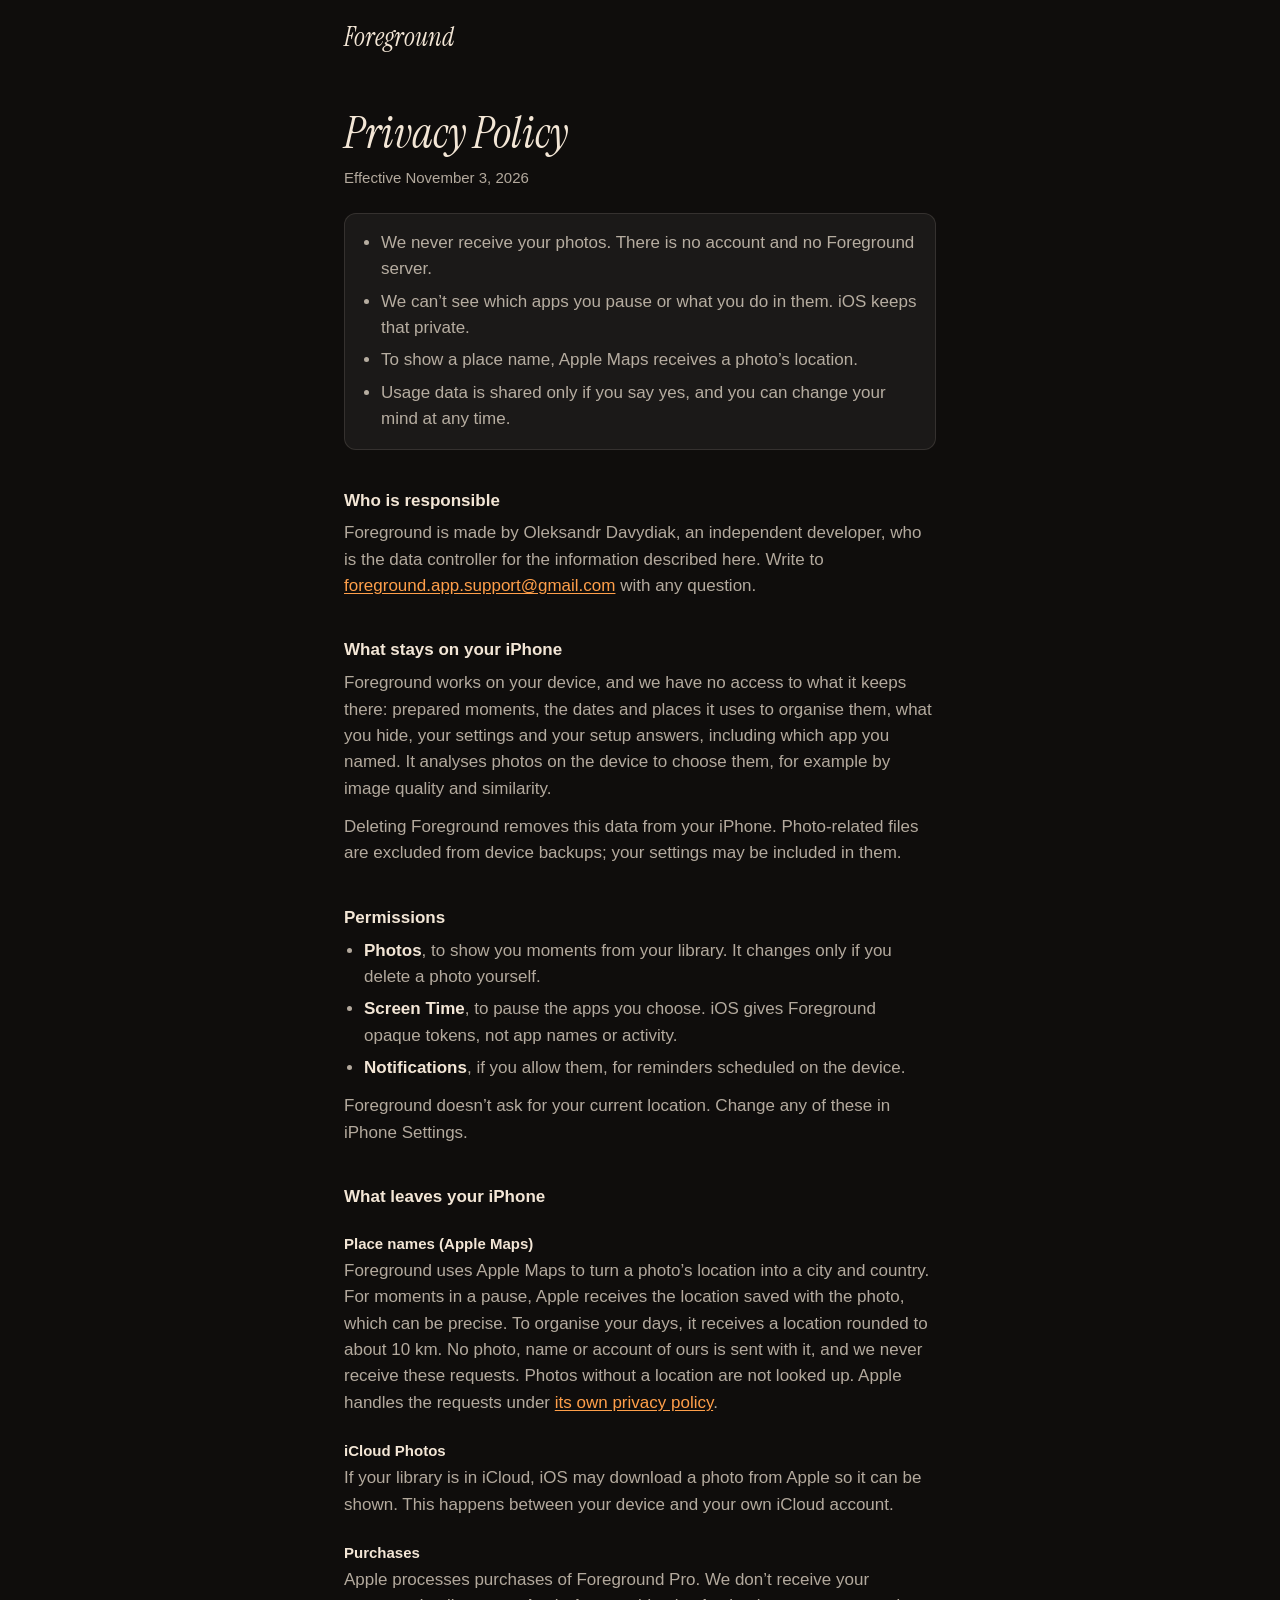
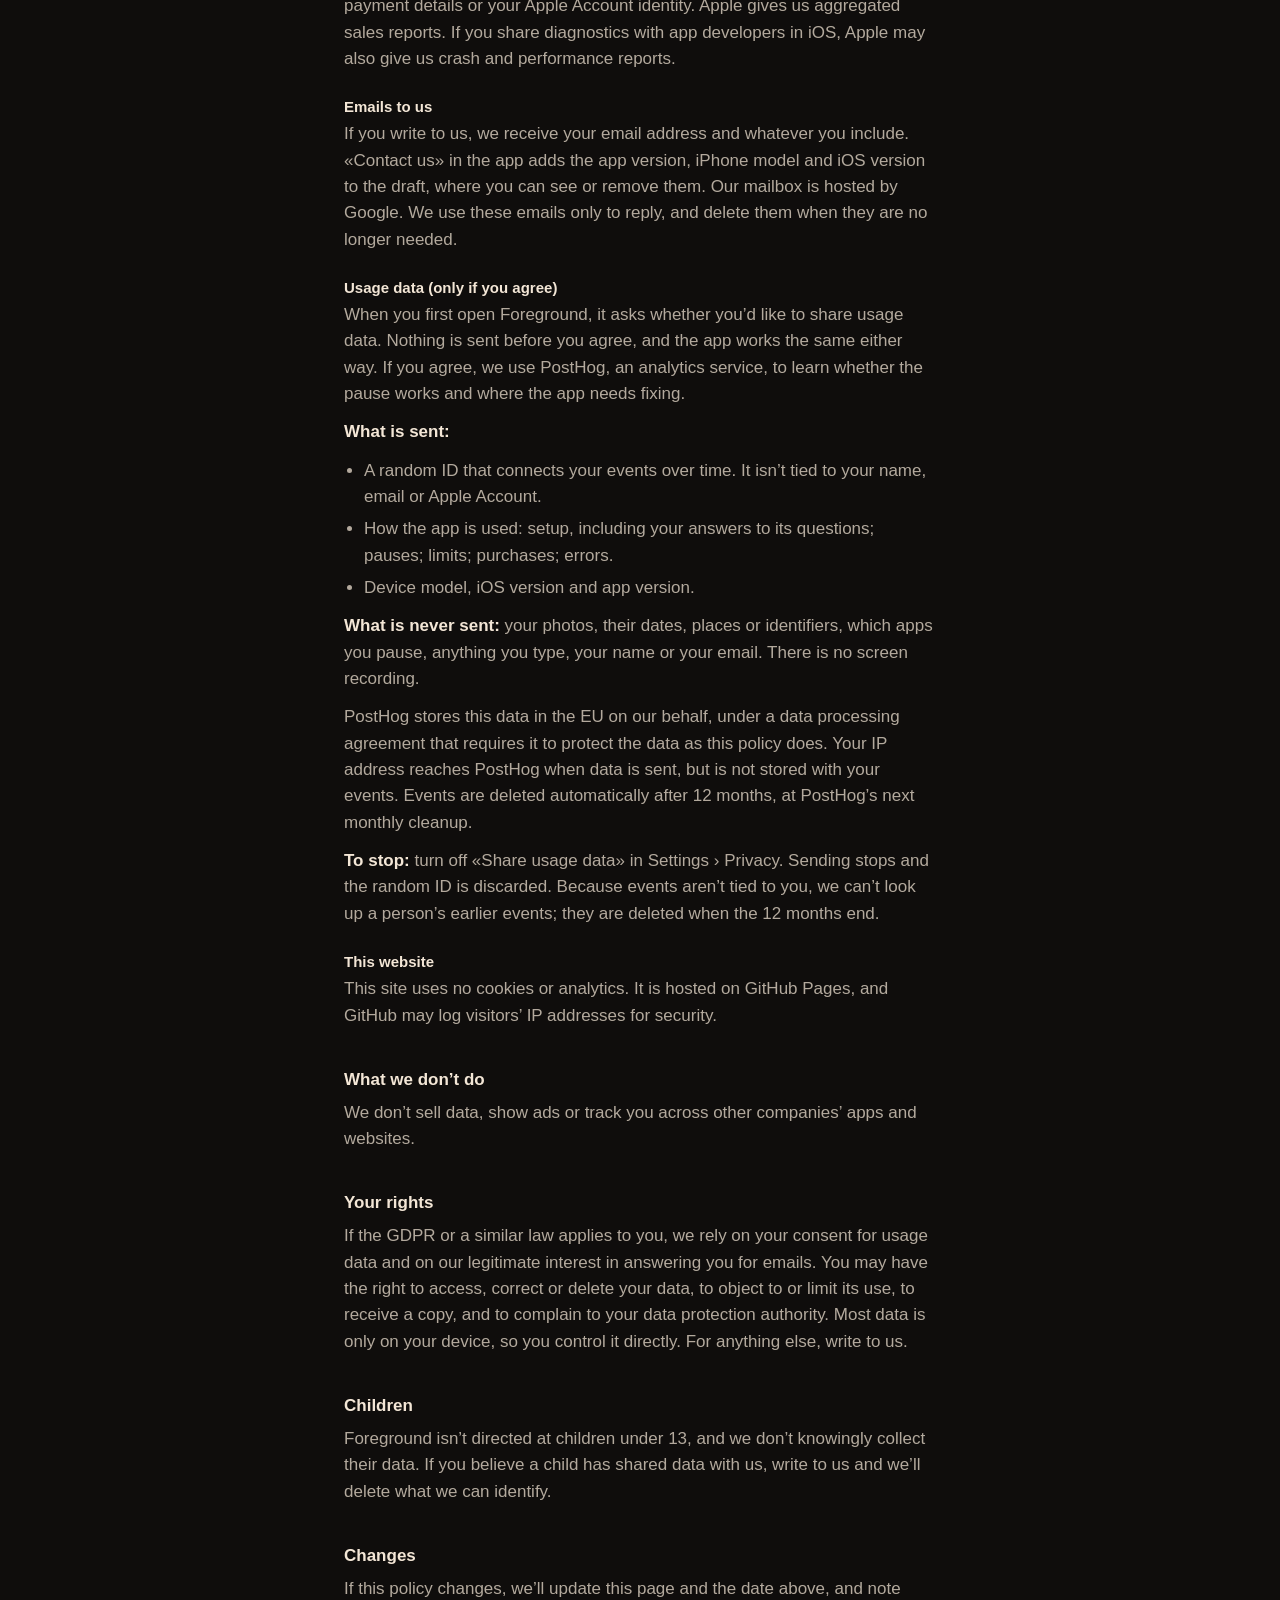
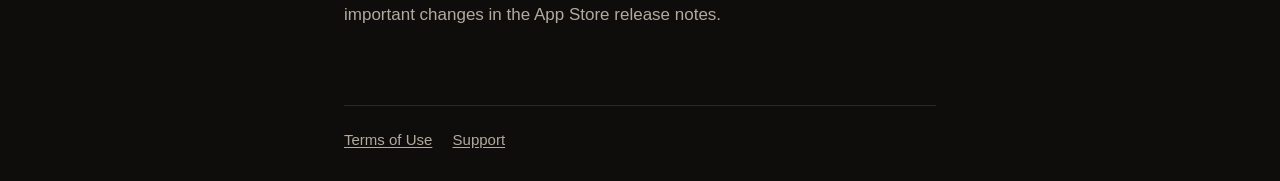
==== privacy/index.html @ 3afa3c02 "Publish privacy policy, terms of use and support pages Co-Authored-By: Claude Opus 5.5 <noreply@anth" ====
<!doctype html>
<html lang="en">
<head>
  <meta charset="utf-8">
  <meta name="viewport" content="width=device-width, initial-scale=1">
  <title>Privacy Policy · Foreground</title>
  <meta name="description" content="What Foreground keeps on your iPhone, and the little that leaves it.">
  <meta name="theme-color" content="#0f0d0c">
  <link rel="icon" href="../icon.png">
  <link rel="apple-touch-icon" href="../icon.png">
  <link rel="stylesheet" href="../styles.css">
</head>
<body>
  <div class="page">
    <header><a class="wordmark" href="../">Foreground</a></header>
    <main>
      <h1>Privacy Policy</h1>
      <p class="updated">Effective November 3, 2026</p>

      <div class="summary">
        <ul>
          <li>We never receive your photos. There is no account and no Foreground server.</li>
          <li>We can’t see which apps you pause or what you do in them. iOS keeps that private.</li>
          <li>To show a place name, Apple Maps receives a photo’s location.</li>
          <li>Usage data is shared only if you say yes, and you can change your mind at any time.</li>
        </ul>
      </div>

      <h2>Who is responsible</h2>
      <p>Foreground is made by Oleksandr Davydiak, an independent developer, who is the data controller for the information described here. Write to <a href="mailto:foreground.app.support@gmail.com">foreground.app.support@gmail.com</a> with any question.</p>

      <h2>What stays on your iPhone</h2>
      <p>Foreground works on your device, and we have no access to what it keeps there: prepared moments, the dates and places it uses to organise them, what you hide, your settings and your setup answers, including which app you named. It analyses photos on the device to choose them, for example by image quality and similarity.</p>
      <p>Deleting Foreground removes this data from your iPhone. Photo-related files are excluded from device backups; your settings may be included in them.</p>

      <h2>Permissions</h2>
      <ul>
        <li><strong>Photos</strong>, to show you moments from your library. It changes only if you delete a photo yourself.</li>
        <li><strong>Screen Time</strong>, to pause the apps you choose. iOS gives Foreground opaque tokens, not app names or activity.</li>
        <li><strong>Notifications</strong>, if you allow them, for reminders scheduled on the device.</li>
      </ul>
      <p>Foreground doesn’t ask for your current location. Change any of these in iPhone Settings.</p>

      <h2>What leaves your iPhone</h2>

      <h3>Place names (Apple Maps)</h3>
      <p>Foreground uses Apple Maps to turn a photo’s location into a city and country. For moments in a pause, Apple receives the location saved with the photo, which can be precise. To organise your days, it receives a location rounded to about 10 km. No photo, name or account of ours is sent with it, and we never receive these requests. Photos without a location are not looked up. Apple handles the requests under <a href="https://www.apple.com/legal/privacy/">its own privacy policy</a>.</p>

      <h3>iCloud Photos</h3>
      <p>If your library is in iCloud, iOS may download a photo from Apple so it can be shown. This happens between your device and your own iCloud account.</p>

      <h3>Purchases</h3>
      <p>Apple processes purchases of Foreground Pro. We don’t receive your payment details or your Apple Account identity. Apple gives us aggregated sales reports. If you share diagnostics with app developers in iOS, Apple may also give us crash and performance reports.</p>

      <h3>Emails to us</h3>
      <p>If you write to us, we receive your email address and whatever you include. «Contact us» in the app adds the app version, iPhone model and iOS version to the draft, where you can see or remove them. Our mailbox is hosted by Google. We use these emails only to reply, and delete them when they are no longer needed.</p>

      <h3 id="usage-data">Usage data (only if you agree)</h3>
      <p>When you first open Foreground, it asks whether you’d like to share usage data. Nothing is sent before you agree, and the app works the same either way. If you agree, we use PostHog, an analytics service, to learn whether the pause works and where the app needs fixing.</p>
      <p><strong>What is sent:</strong></p>
      <ul>
        <li>A random ID that connects your events over time. It isn’t tied to your name, email or Apple Account.</li>
        <li>How the app is used: setup, including your answers to its questions; pauses; limits; purchases; errors.</li>
        <li>Device model, iOS version and app version.</li>
      </ul>
      <p><strong>What is never sent:</strong> your photos, their dates, places or identifiers, which apps you pause, anything you type, your name or your email. There is no screen recording.</p>
      <p>PostHog stores this data in the EU on our behalf, under a data processing agreement that requires it to protect the data as this policy does. Your IP address reaches PostHog when data is sent, but is not stored with your events. Events are deleted automatically after 12 months, at PostHog’s next monthly cleanup.</p>
      <p><strong>To stop:</strong> turn off «Share usage data» in Settings › Privacy. Sending stops and the random ID is discarded. Because events aren’t tied to you, we can’t look up a person’s earlier events; they are deleted when the 12 months end.</p>

      <h3>This website</h3>
      <p>This site uses no cookies or analytics. It is hosted on GitHub Pages, and GitHub may log visitors’ IP addresses for security.</p>

      <h2>What we don’t do</h2>
      <p>We don’t sell data, show ads or track you across other companies’ apps and websites.</p>

      <h2>Your rights</h2>
      <p>If the GDPR or a similar law applies to you, we rely on your consent for usage data and on our legitimate interest in answering you for emails. You may have the right to access, correct or delete your data, to object to or limit its use, to receive a copy, and to complain to your data protection authority. Most data is only on your device, so you control it directly. For anything else, write to us.</p>

      <h2>Children</h2>
      <p>Foreground isn’t directed at children under 13, and we don’t knowingly collect their data. If you believe a child has shared data with us, write to us and we’ll delete what we can identify.</p>

      <h2>Changes</h2>
      <p>If this policy changes, we’ll update this page and the date above, and note important changes in the App Store release notes.</p>
    </main>
    <footer>
      <a href="../terms/">Terms of Use</a>
      <a href="../support/">Support</a>
    </footer>
  </div>
</body>
</html>
---- styles.css ----
@font-face {
  font-family: "Instrument Serif";
  src: url("fonts/InstrumentSerif-Italic.ttf") format("truetype");
  font-style: italic;
  font-weight: 400;
  font-display: swap;
}

:root {
  color-scheme: dark;
  --background: #0f0d0c;
  --text-primary: #f3e6d6;
  --text-secondary: rgba(243, 230, 214, 0.72);
  --text-accent: #ff9f4a;
  --surface-card: rgba(255, 255, 255, 0.05);
  --border: rgba(243, 230, 214, 0.12);
  --serif: "Instrument Serif", Georgia, serif;
  --sans: -apple-system, BlinkMacSystemFont, "SF Pro Text", "Segoe UI", Roboto, Helvetica, Arial, sans-serif;
}

* {
  box-sizing: border-box;
}

html {
  -webkit-text-size-adjust: 100%;
}

body {
  margin: 0;
  background: var(--background);
  color: var(--text-secondary);
  font: 17px/1.55 var(--sans);
}

.page {
  max-width: 640px;
  min-height: 100vh;
  min-height: 100dvh;
  margin: 0 auto;
  padding: 24px;
  display: flex;
  flex-direction: column;
}

main {
  flex: 1;
}

.wordmark {
  font: italic 400 26px/1 var(--serif);
  color: var(--text-primary);
  text-decoration: none;
}

h1 {
  margin: 56px 0 8px;
  font: italic 400 44px/1.08 var(--serif);
  color: var(--text-primary);
}

h2 {
  margin: 40px 0 8px;
  font: 600 17px/1.35 var(--sans);
  color: var(--text-primary);
}

h3 {
  margin: 24px 0 4px;
  font: 600 15px/1.4 var(--sans);
  color: var(--text-primary);
}

p,
ul {
  margin: 0 0 12px;
}

ul {
  padding-left: 20px;
}

li {
  margin-bottom: 6px;
}

strong {
  font-weight: 600;
  color: var(--text-primary);
}

a {
  color: var(--text-accent);
  text-underline-offset: 2px;
  overflow-wrap: anywhere;
}

.updated {
  font-size: 15px;
}

.summary {
  margin: 24px 0 0;
  padding: 16px;
  background: var(--surface-card);
  border: 1px solid var(--border);
  border-radius: 12px;
}

.summary ul {
  margin: 0;
}

.summary li:last-child {
  margin-bottom: 0;
}

.home h1 {
  margin-top: 96px;
  font-size: 60px;
}

.lead {
  font-size: 20px;
  line-height: 1.4;
  color: var(--text-primary);
}

footer {
  margin-top: 64px;
  padding-top: 16px;
  border-top: 1px solid var(--border);
  font-size: 15px;
}

footer a {
  display: inline-block;
  margin-right: 16px;
  padding: 6px 0;
  color: var(--text-secondary);
}
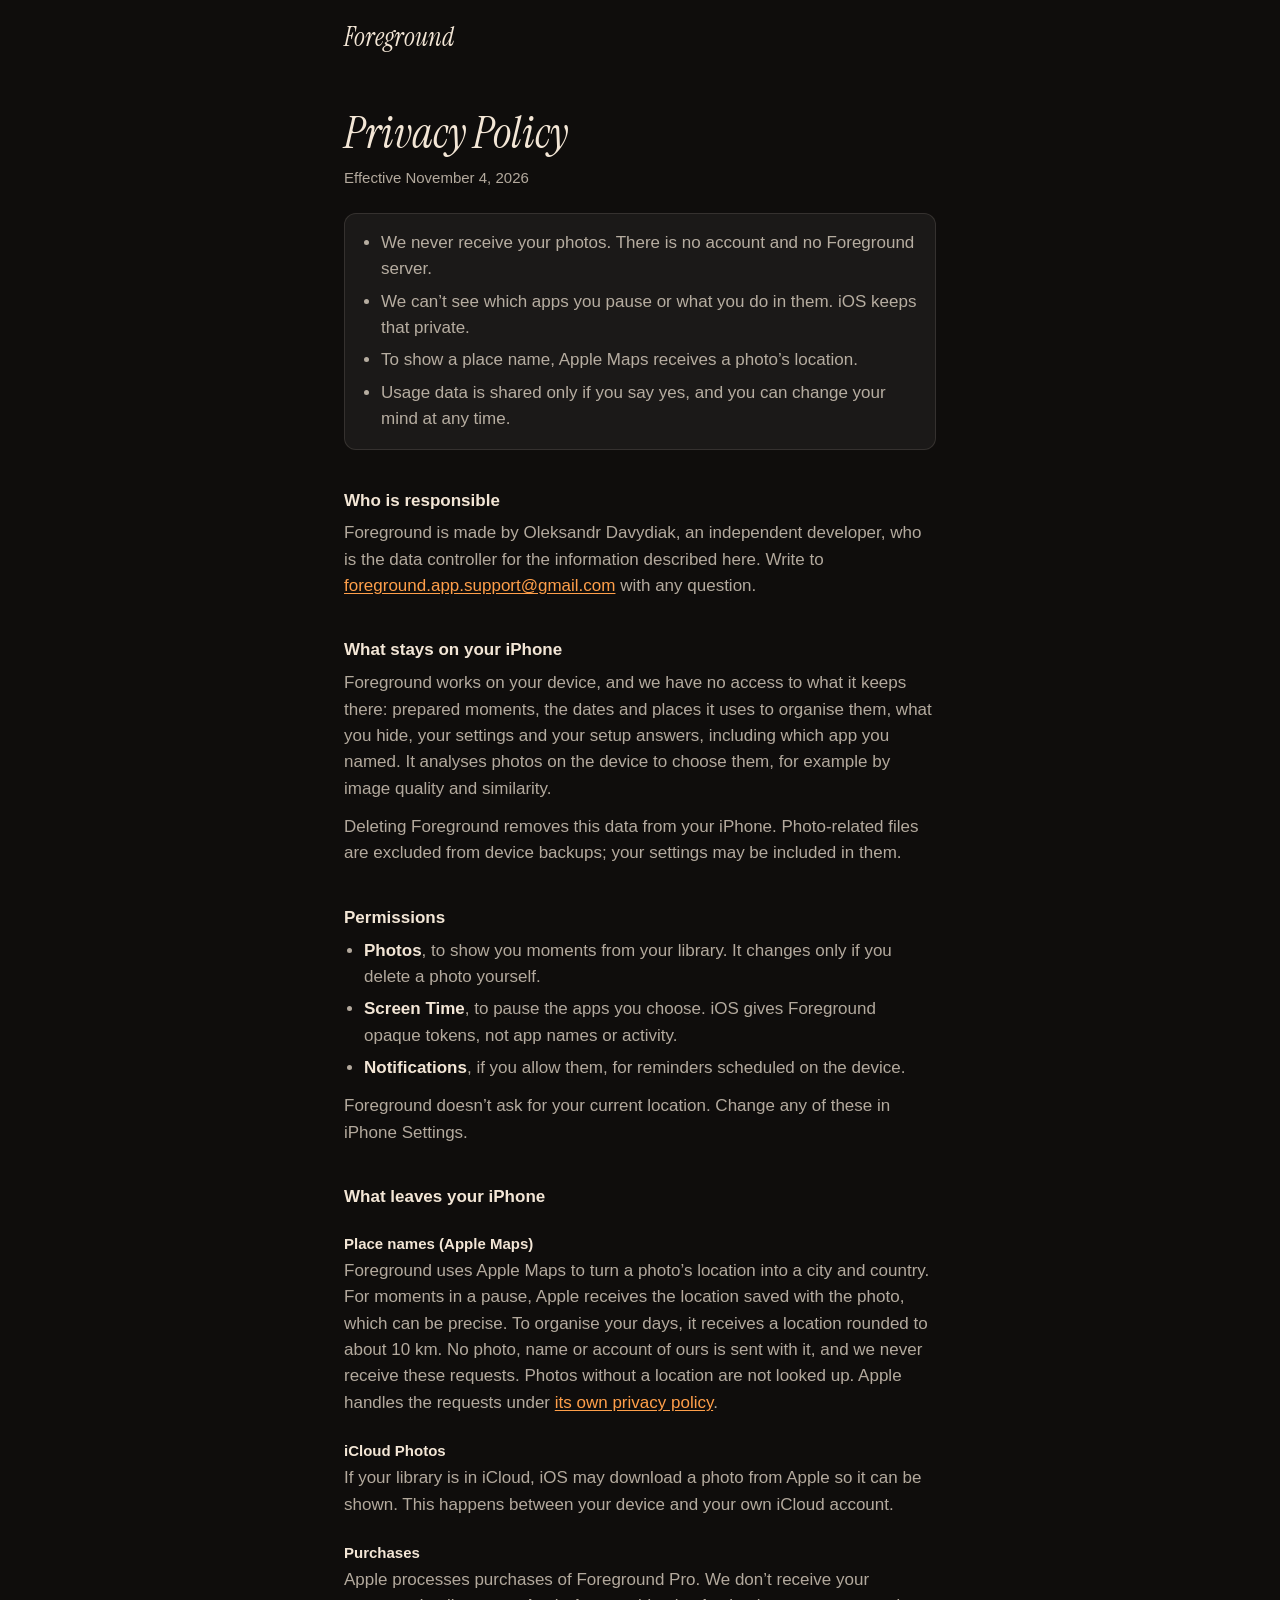
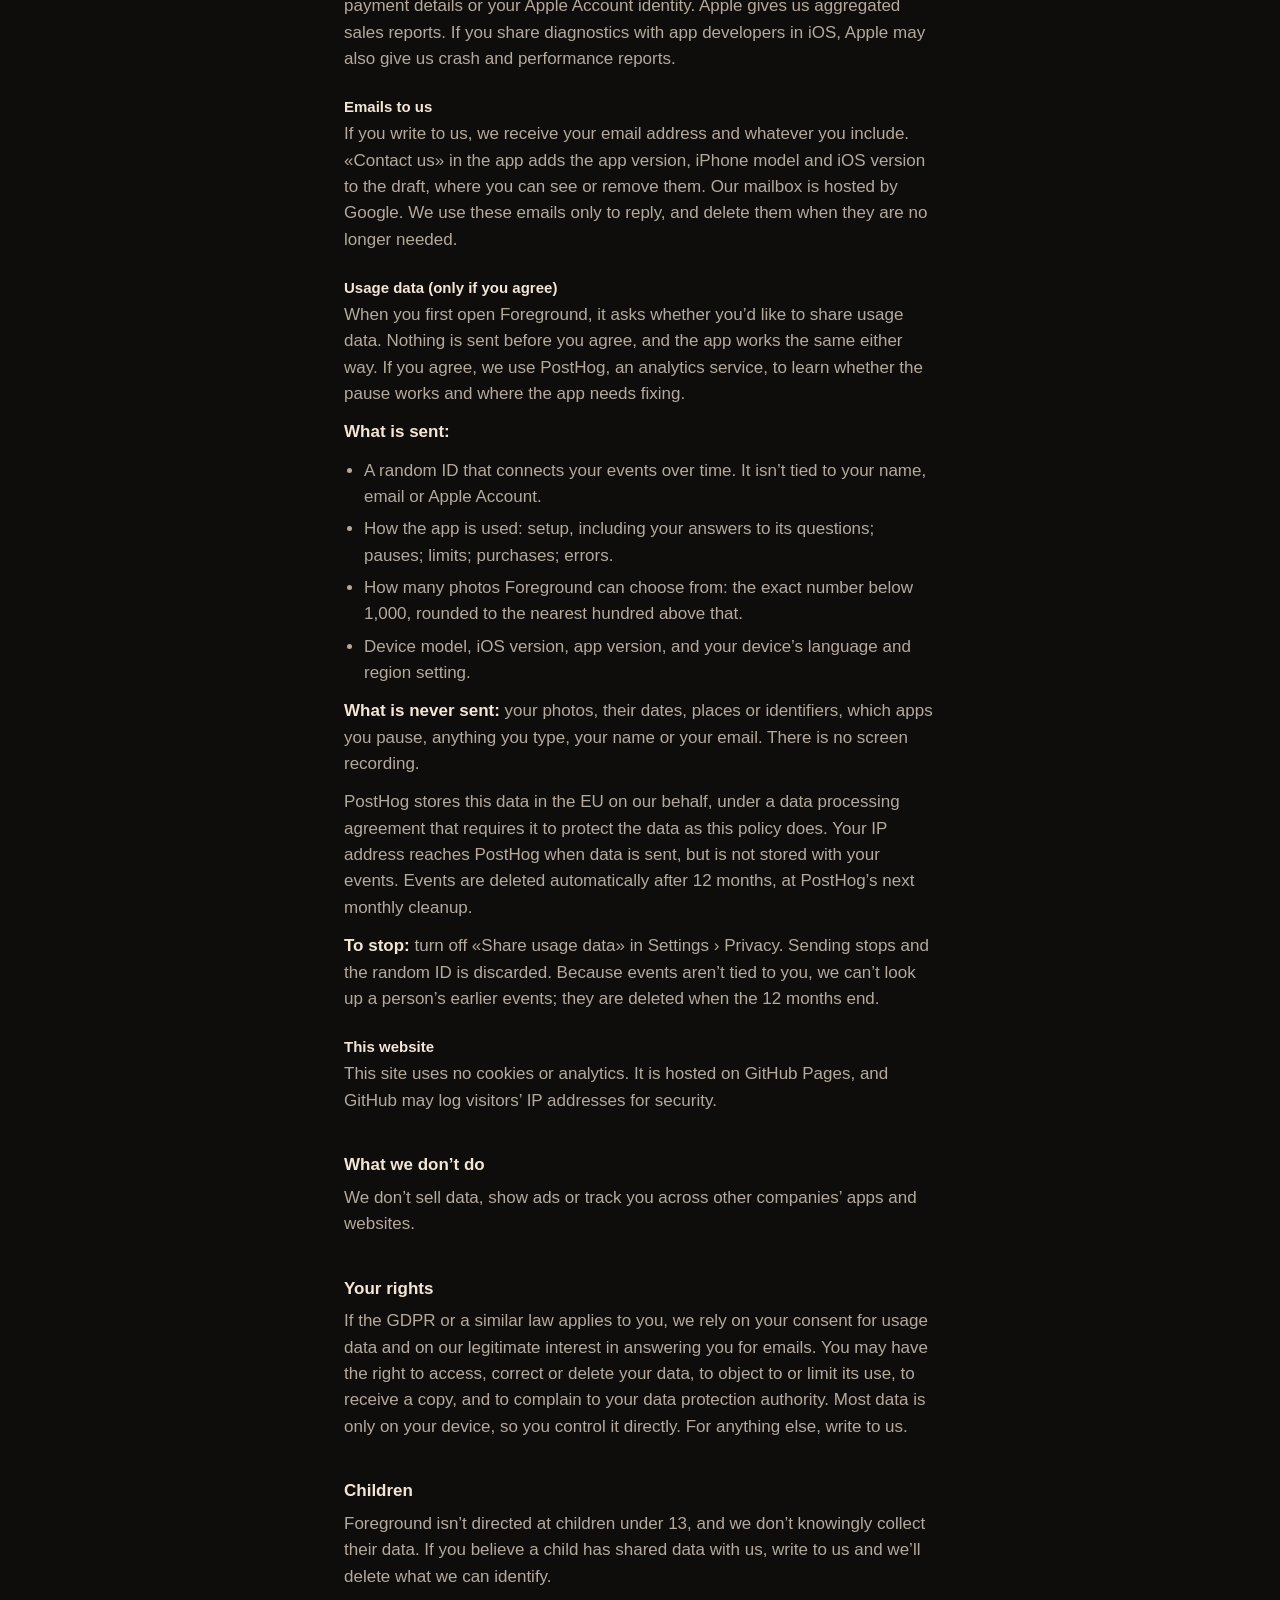
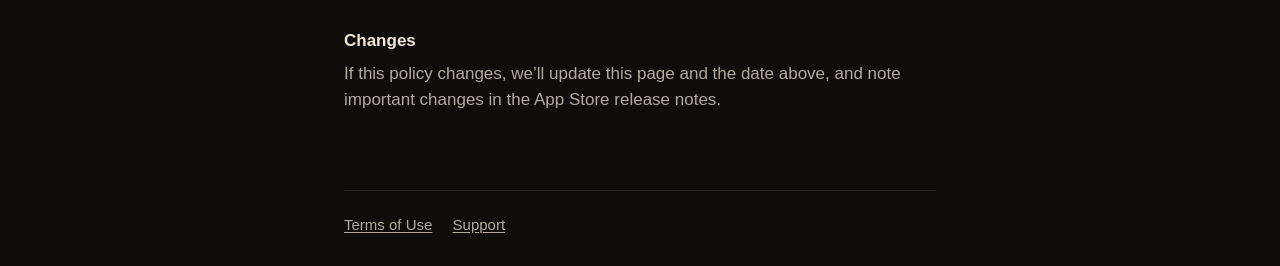
==== commit 2fd0729a: "Privacy and terms: name what is sent, and the daily limit The privacy policy now names the number of" ====
--- a/privacy/index.html
+++ b/privacy/index.html
@@ -15,7 +15,7 @@
     <header><a class="wordmark" href="../">Foreground</a></header>
     <main>
       <h1>Privacy Policy</h1>
-      <p class="updated">Effective November 3, 2026</p>
+      <p class="updated">Effective November 4, 2026</p>
 
       <div class="summary">
         <ul>
@@ -61,7 +61,8 @@
       <ul>
         <li>A random ID that connects your events over time. It isn’t tied to your name, email or Apple Account.</li>
         <li>How the app is used: setup, including your answers to its questions; pauses; limits; purchases; errors.</li>
-        <li>Device model, iOS version and app version.</li>
+        <li>How many photos Foreground can choose from: the exact number below 1,000, rounded to the nearest hundred above that.</li>
+        <li>Device model, iOS version, app version, and your device’s language and region setting.</li>
       </ul>
       <p><strong>What is never sent:</strong> your photos, their dates, places or identifiers, which apps you pause, anything you type, your name or your email. There is no screen recording.</p>
       <p>PostHog stores this data in the EU on our behalf, under a data processing agreement that requires it to protect the data as this policy does. Your IP address reaches PostHog when data is sent, but is not stored with your events. Events are deleted automatically after 12 months, at PostHog’s next monthly cleanup.</p>
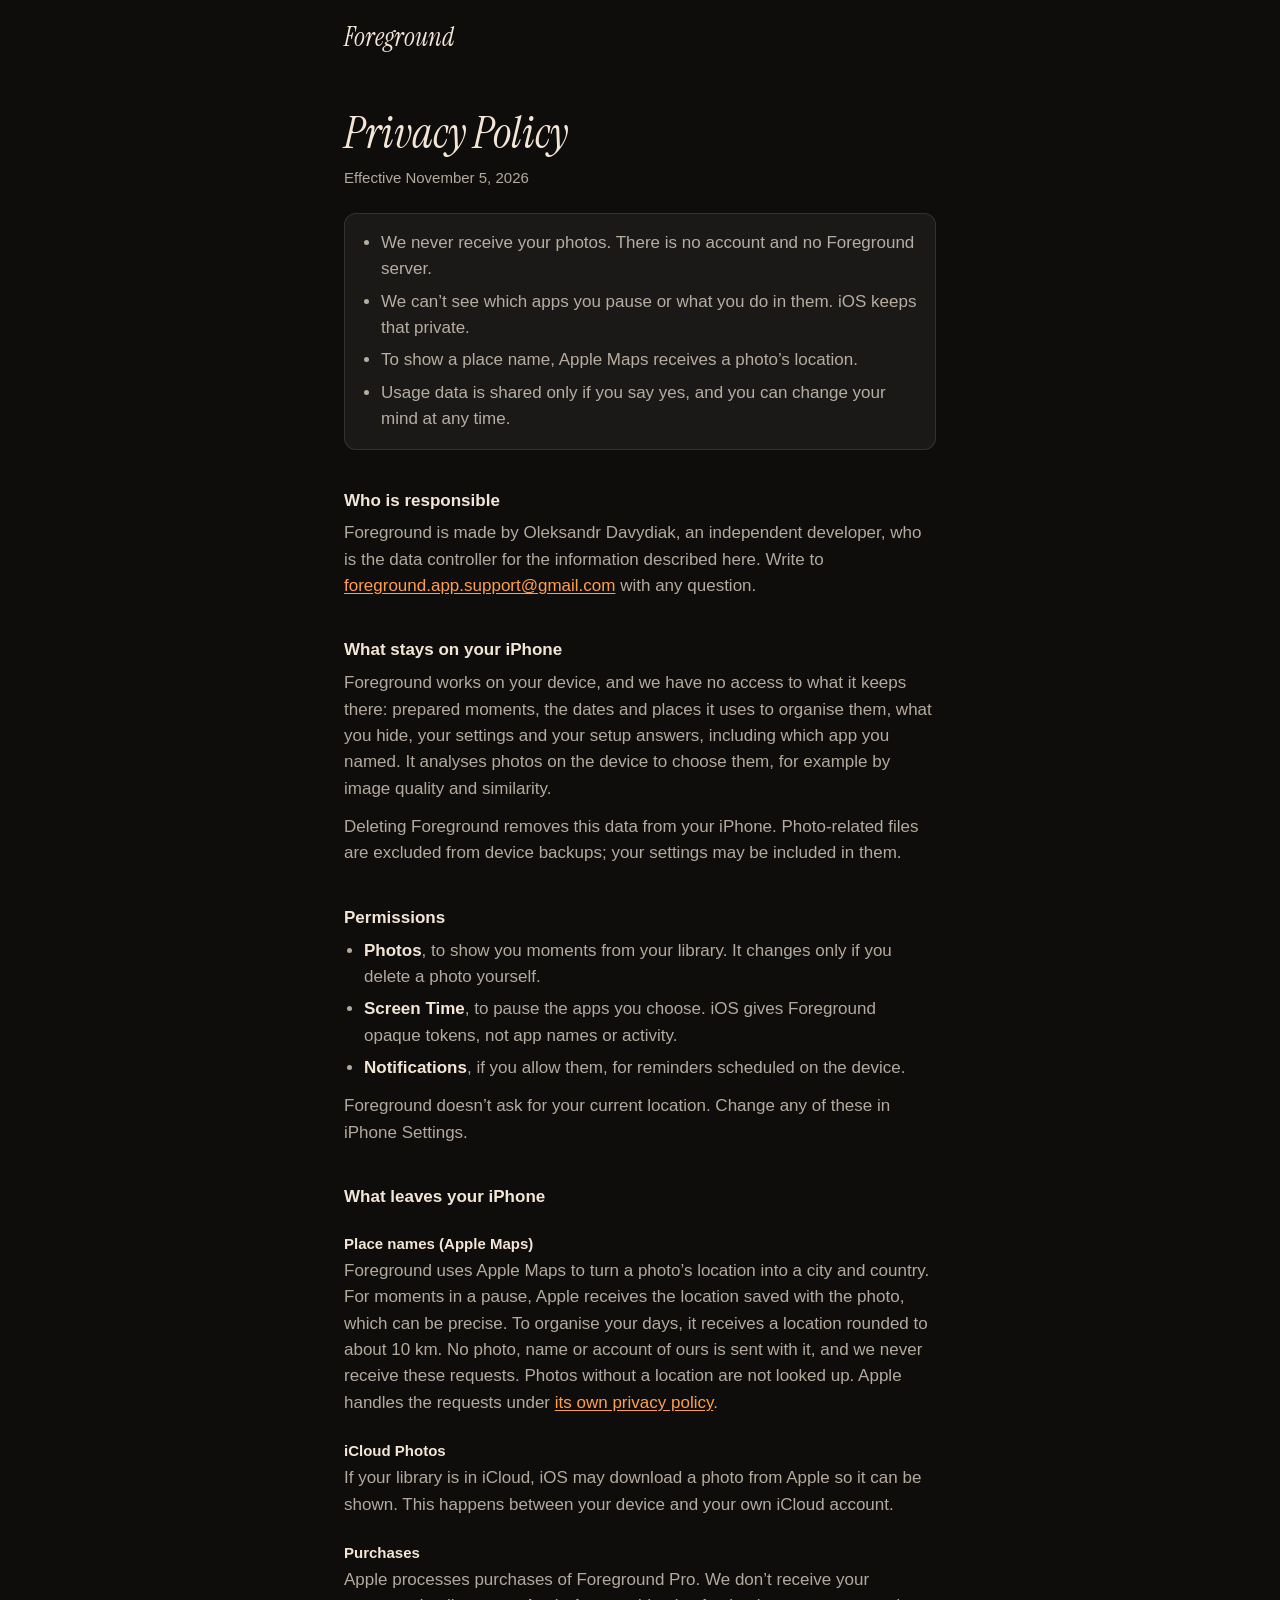
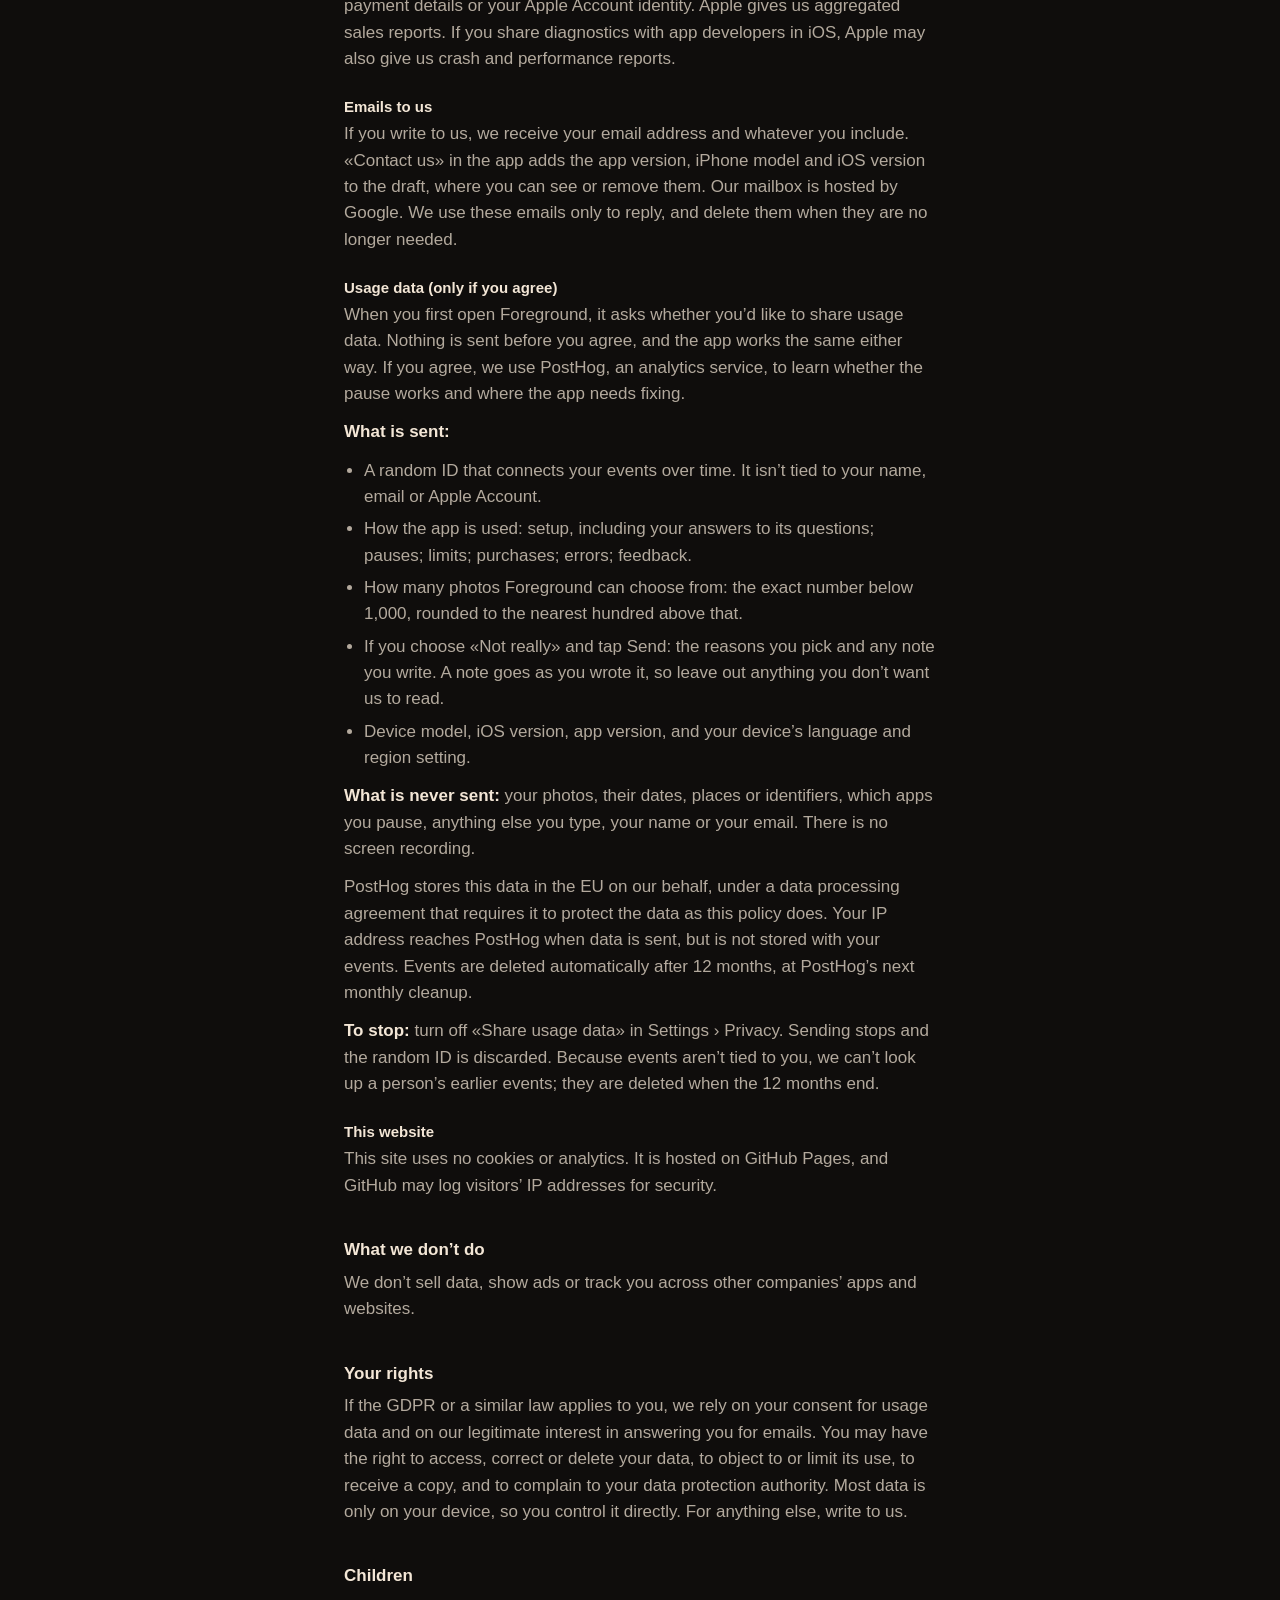
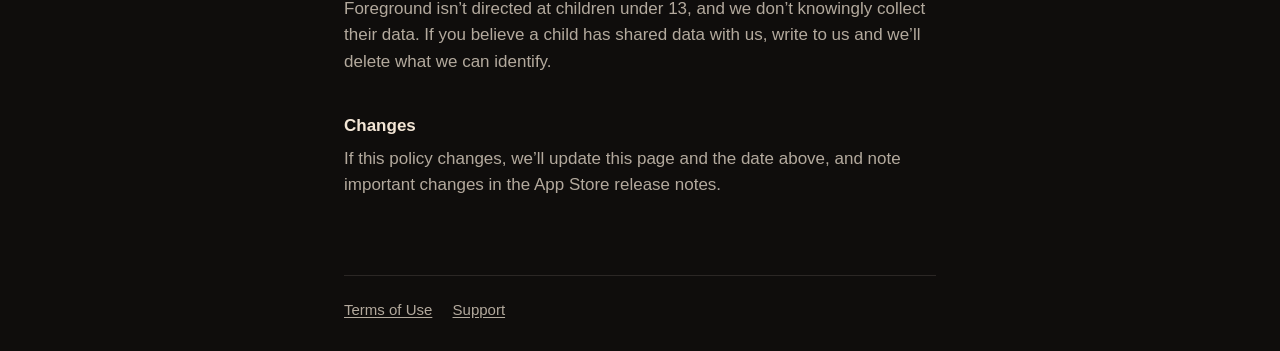
==== commit 5267c6c5: "Privacy: feedback reasons and note sent with Not really Co-Authored-By: Claude Opus 5.5 <noreply@ant" ====
--- a/privacy/index.html
+++ b/privacy/index.html
@@ -15,7 +15,7 @@
     <header><a class="wordmark" href="../">Foreground</a></header>
     <main>
       <h1>Privacy Policy</h1>
-      <p class="updated">Effective November 4, 2026</p>
+      <p class="updated">Effective November 5, 2026</p>
 
       <div class="summary">
         <ul>
@@ -60,11 +60,12 @@
       <p><strong>What is sent:</strong></p>
       <ul>
         <li>A random ID that connects your events over time. It isn’t tied to your name, email or Apple Account.</li>
-        <li>How the app is used: setup, including your answers to its questions; pauses; limits; purchases; errors.</li>
+        <li>How the app is used: setup, including your answers to its questions; pauses; limits; purchases; errors; feedback.</li>
         <li>How many photos Foreground can choose from: the exact number below 1,000, rounded to the nearest hundred above that.</li>
+        <li>If you choose «Not really» and tap Send: the reasons you pick and any note you write. A note goes as you wrote it, so leave out anything you don’t want us to read.</li>
         <li>Device model, iOS version, app version, and your device’s language and region setting.</li>
       </ul>
-      <p><strong>What is never sent:</strong> your photos, their dates, places or identifiers, which apps you pause, anything you type, your name or your email. There is no screen recording.</p>
+      <p><strong>What is never sent:</strong> your photos, their dates, places or identifiers, which apps you pause, anything else you type, your name or your email. There is no screen recording.</p>
       <p>PostHog stores this data in the EU on our behalf, under a data processing agreement that requires it to protect the data as this policy does. Your IP address reaches PostHog when data is sent, but is not stored with your events. Events are deleted automatically after 12 months, at PostHog’s next monthly cleanup.</p>
       <p><strong>To stop:</strong> turn off «Share usage data» in Settings › Privacy. Sending stops and the random ID is discarded. Because events aren’t tied to you, we can’t look up a person’s earlier events; they are deleted when the 12 months end.</p>
 
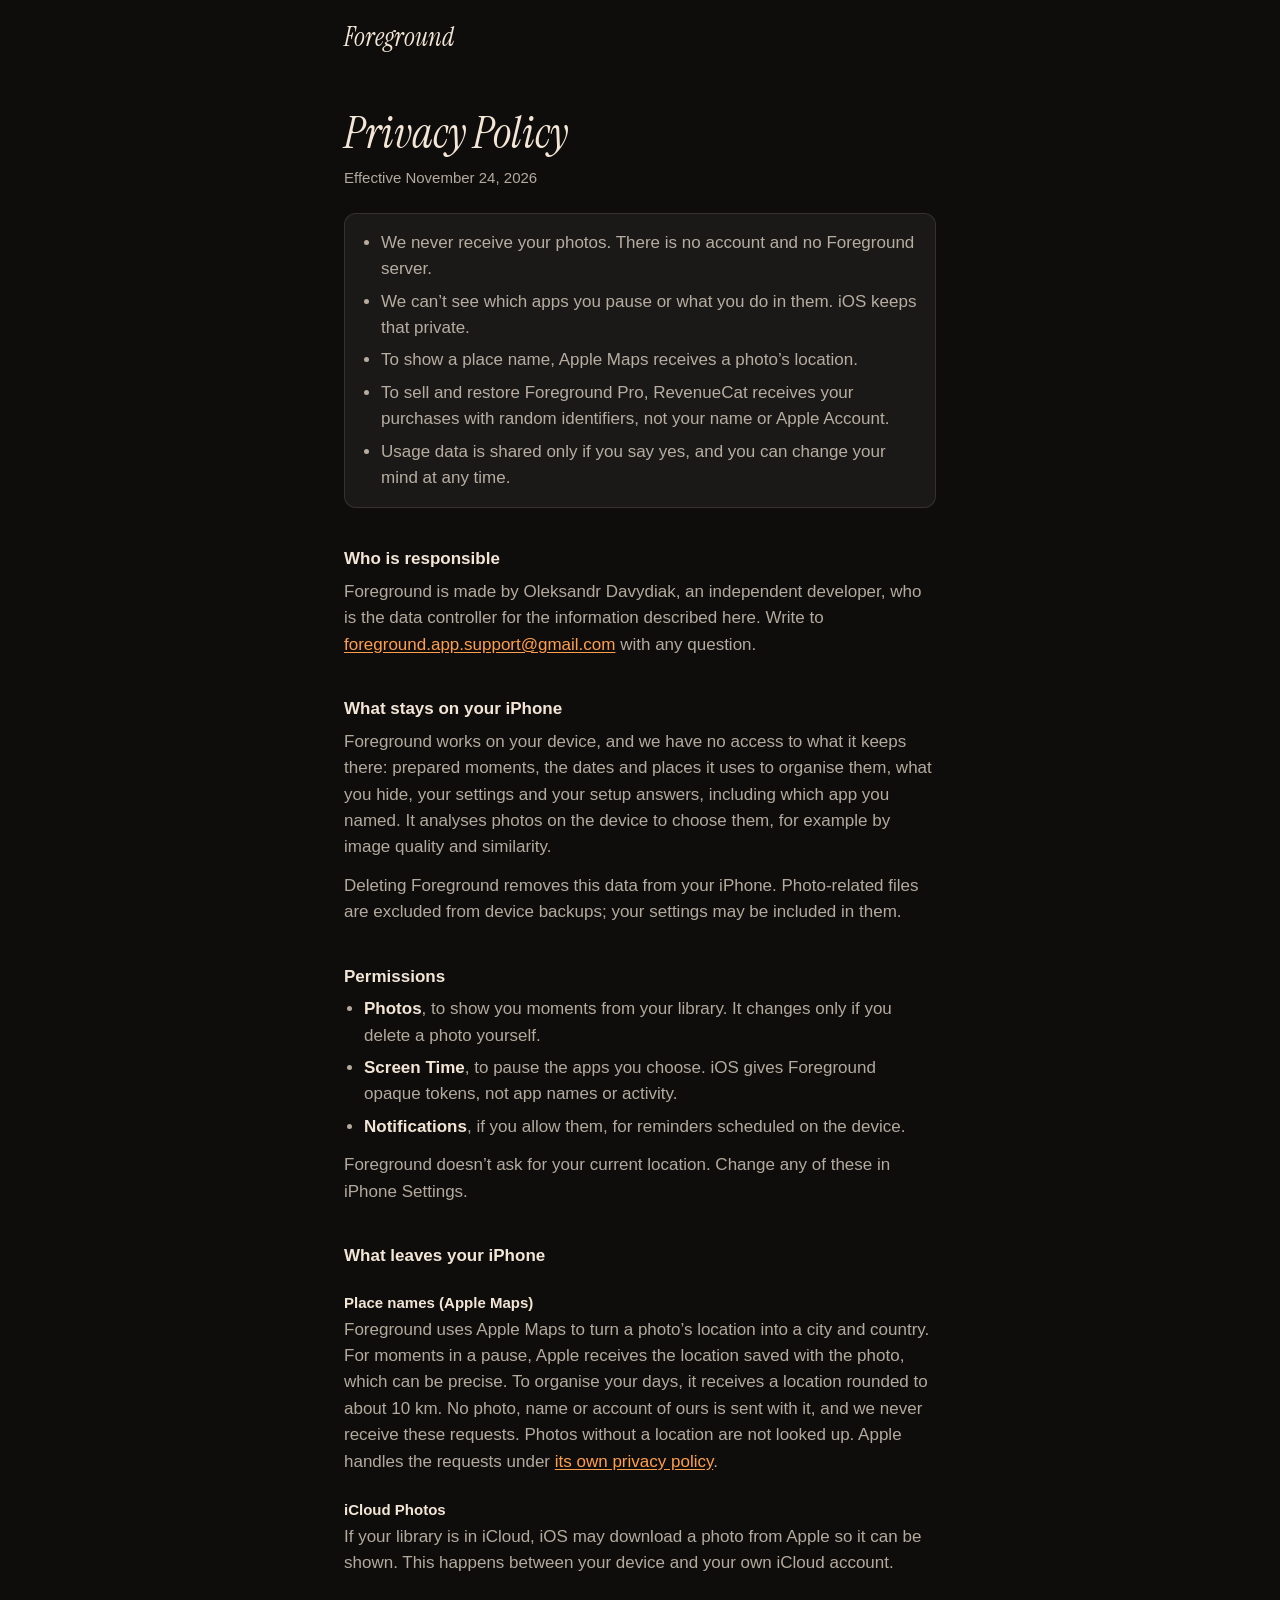
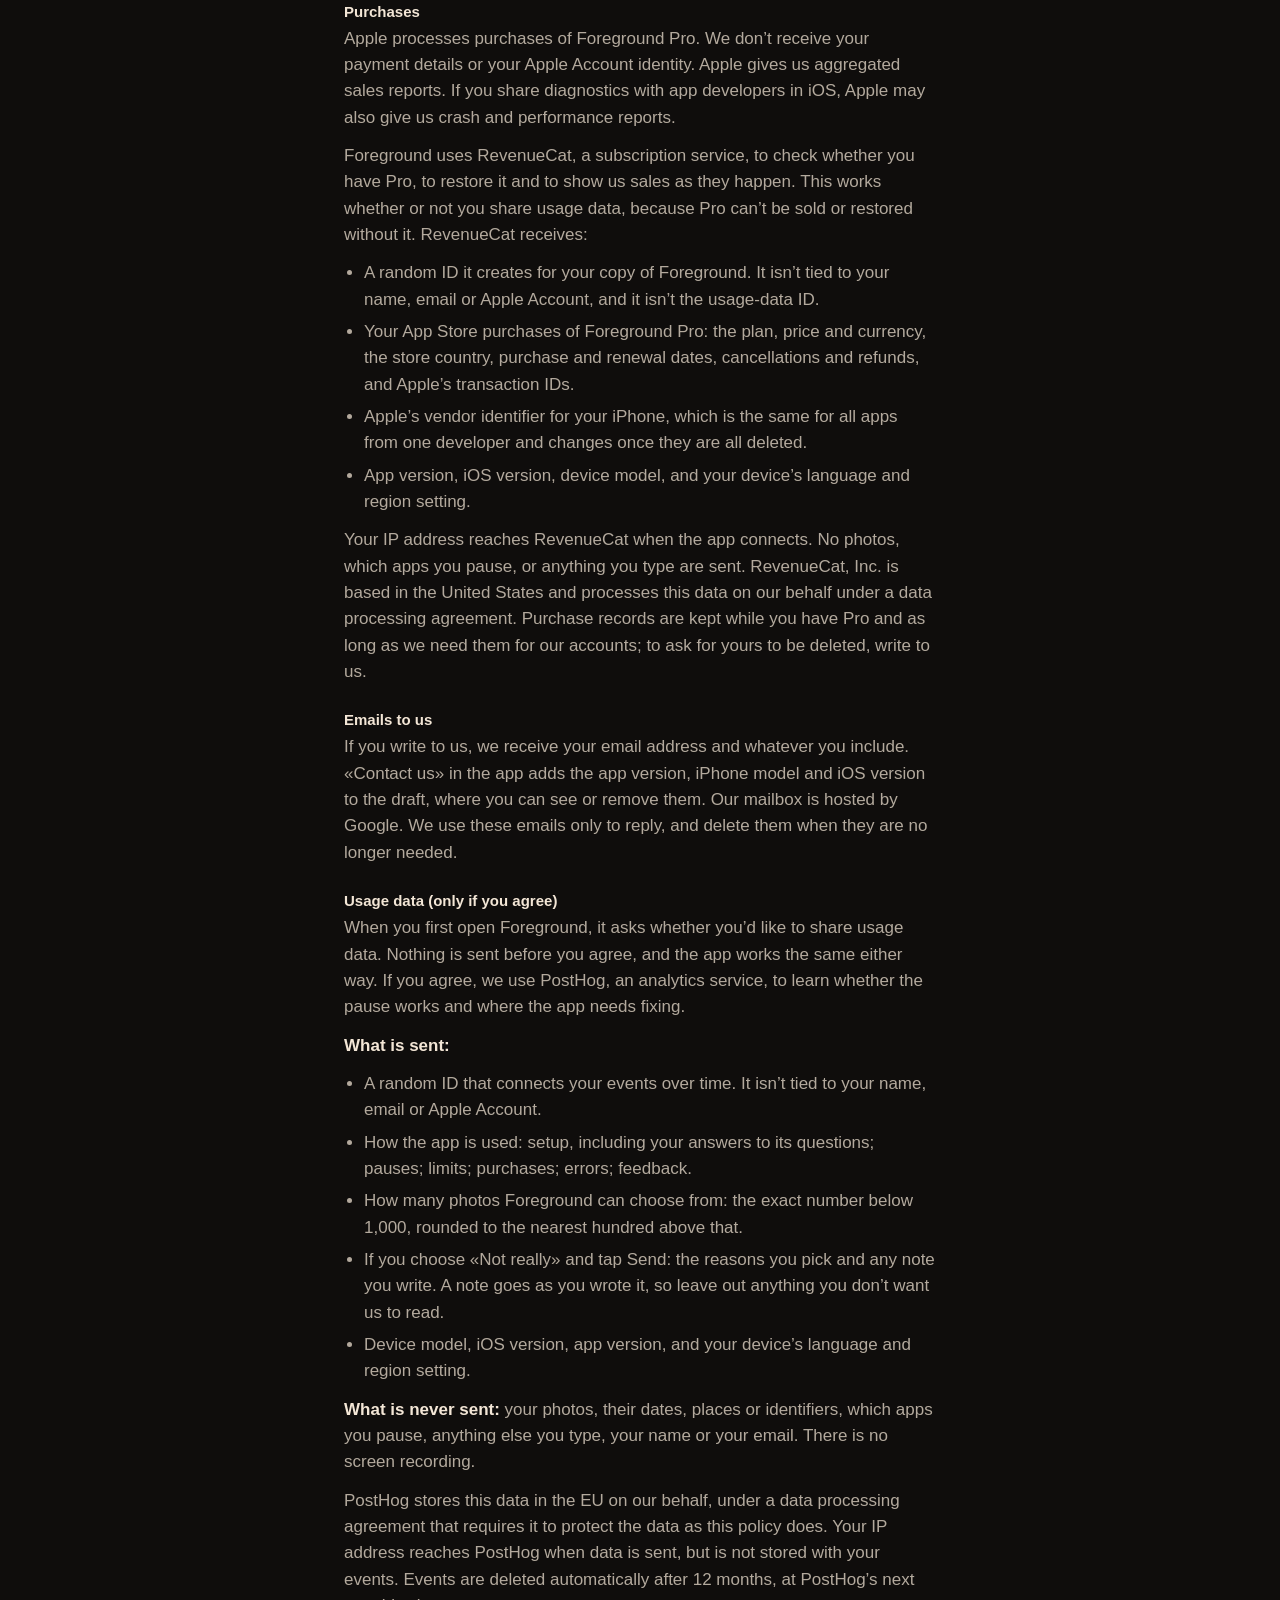
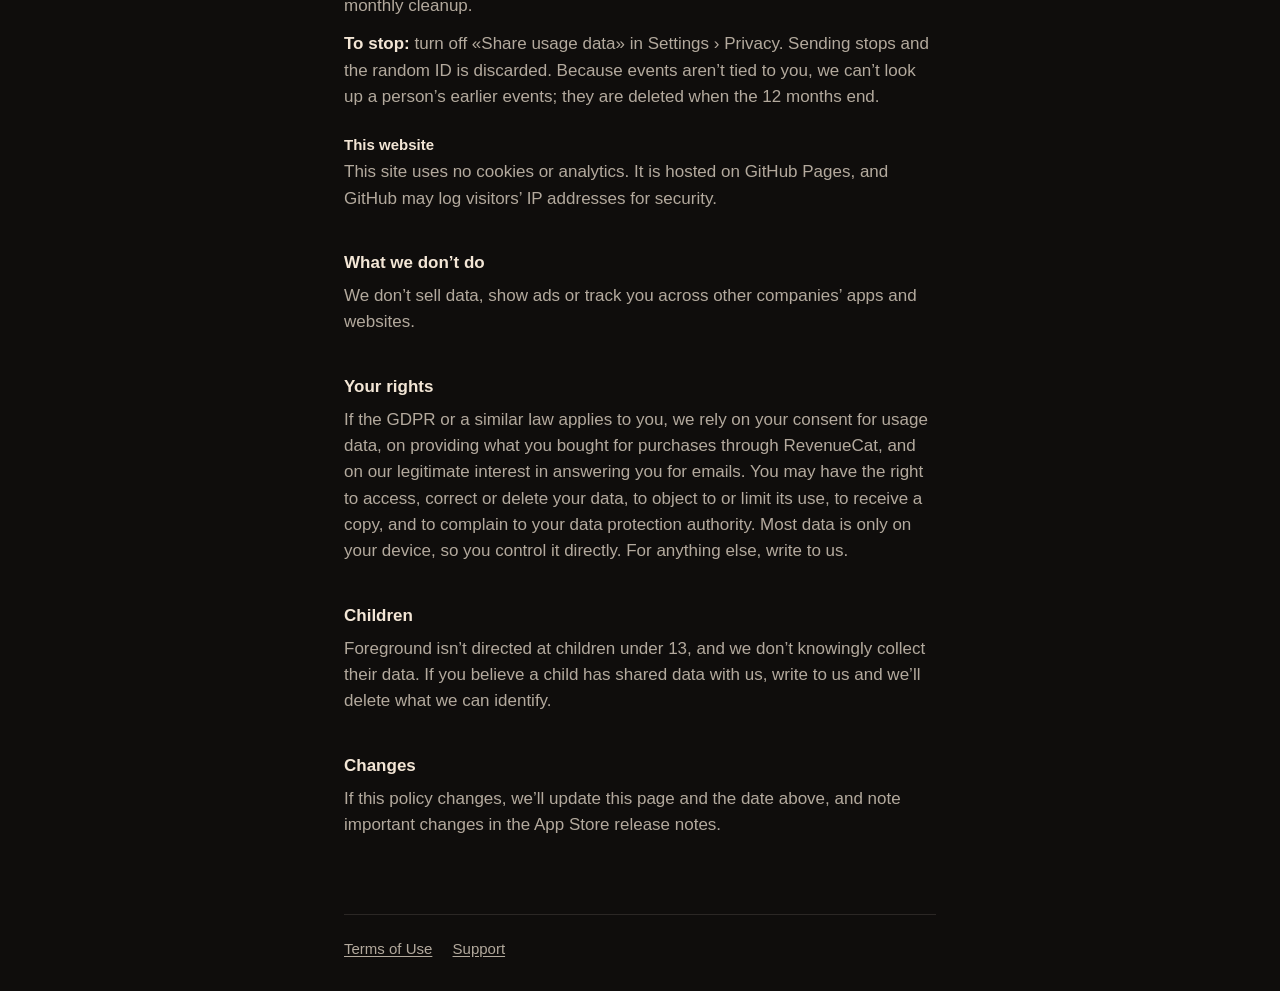
==== commit cd0f2e59: "Privacy: RevenueCat in Purchases (Foreground 1.1) RevenueCat receives a random ID, App Store purchas" ====
--- a/privacy/index.html
+++ b/privacy/index.html
@@ -15,13 +15,14 @@
     <header><a class="wordmark" href="../">Foreground</a></header>
     <main>
       <h1>Privacy Policy</h1>
-      <p class="updated">Effective November 5, 2026</p>
+      <p class="updated">Effective November 24, 2026</p>
 
       <div class="summary">
         <ul>
           <li>We never receive your photos. There is no account and no Foreground server.</li>
           <li>We can’t see which apps you pause or what you do in them. iOS keeps that private.</li>
           <li>To show a place name, Apple Maps receives a photo’s location.</li>
+          <li>To sell and restore Foreground Pro, RevenueCat receives your purchases with random identifiers, not your name or Apple Account.</li>
           <li>Usage data is shared only if you say yes, and you can change your mind at any time.</li>
         </ul>
       </div>
@@ -51,6 +52,14 @@
 
       <h3>Purchases</h3>
       <p>Apple processes purchases of Foreground Pro. We don’t receive your payment details or your Apple Account identity. Apple gives us aggregated sales reports. If you share diagnostics with app developers in iOS, Apple may also give us crash and performance reports.</p>
+      <p>Foreground uses RevenueCat, a subscription service, to check whether you have Pro, to restore it and to show us sales as they happen. This works whether or not you share usage data, because Pro can’t be sold or restored without it. RevenueCat receives:</p>
+      <ul>
+        <li>A random ID it creates for your copy of Foreground. It isn’t tied to your name, email or Apple Account, and it isn’t the usage-data ID.</li>
+        <li>Your App Store purchases of Foreground Pro: the plan, price and currency, the store country, purchase and renewal dates, cancellations and refunds, and Apple’s transaction IDs.</li>
+        <li>Apple’s vendor identifier for your iPhone, which is the same for all apps from one developer and changes once they are all deleted.</li>
+        <li>App version, iOS version, device model, and your device’s language and region setting.</li>
+      </ul>
+      <p>Your IP address reaches RevenueCat when the app connects. No photos, which apps you pause, or anything you type are sent. RevenueCat, Inc. is based in the United States and processes this data on our behalf under a data processing agreement. Purchase records are kept while you have Pro and as long as we need them for our accounts; to ask for yours to be deleted, write to us.</p>
 
       <h3>Emails to us</h3>
       <p>If you write to us, we receive your email address and whatever you include. «Contact us» in the app adds the app version, iPhone model and iOS version to the draft, where you can see or remove them. Our mailbox is hosted by Google. We use these emails only to reply, and delete them when they are no longer needed.</p>
@@ -76,7 +85,7 @@
       <p>We don’t sell data, show ads or track you across other companies’ apps and websites.</p>
 
       <h2>Your rights</h2>
-      <p>If the GDPR or a similar law applies to you, we rely on your consent for usage data and on our legitimate interest in answering you for emails. You may have the right to access, correct or delete your data, to object to or limit its use, to receive a copy, and to complain to your data protection authority. Most data is only on your device, so you control it directly. For anything else, write to us.</p>
+      <p>If the GDPR or a similar law applies to you, we rely on your consent for usage data, on providing what you bought for purchases through RevenueCat, and on our legitimate interest in answering you for emails. You may have the right to access, correct or delete your data, to object to or limit its use, to receive a copy, and to complain to your data protection authority. Most data is only on your device, so you control it directly. For anything else, write to us.</p>
 
       <h2>Children</h2>
       <p>Foreground isn’t directed at children under 13, and we don’t knowingly collect their data. If you believe a child has shared data with us, write to us and we’ll delete what we can identify.</p>
